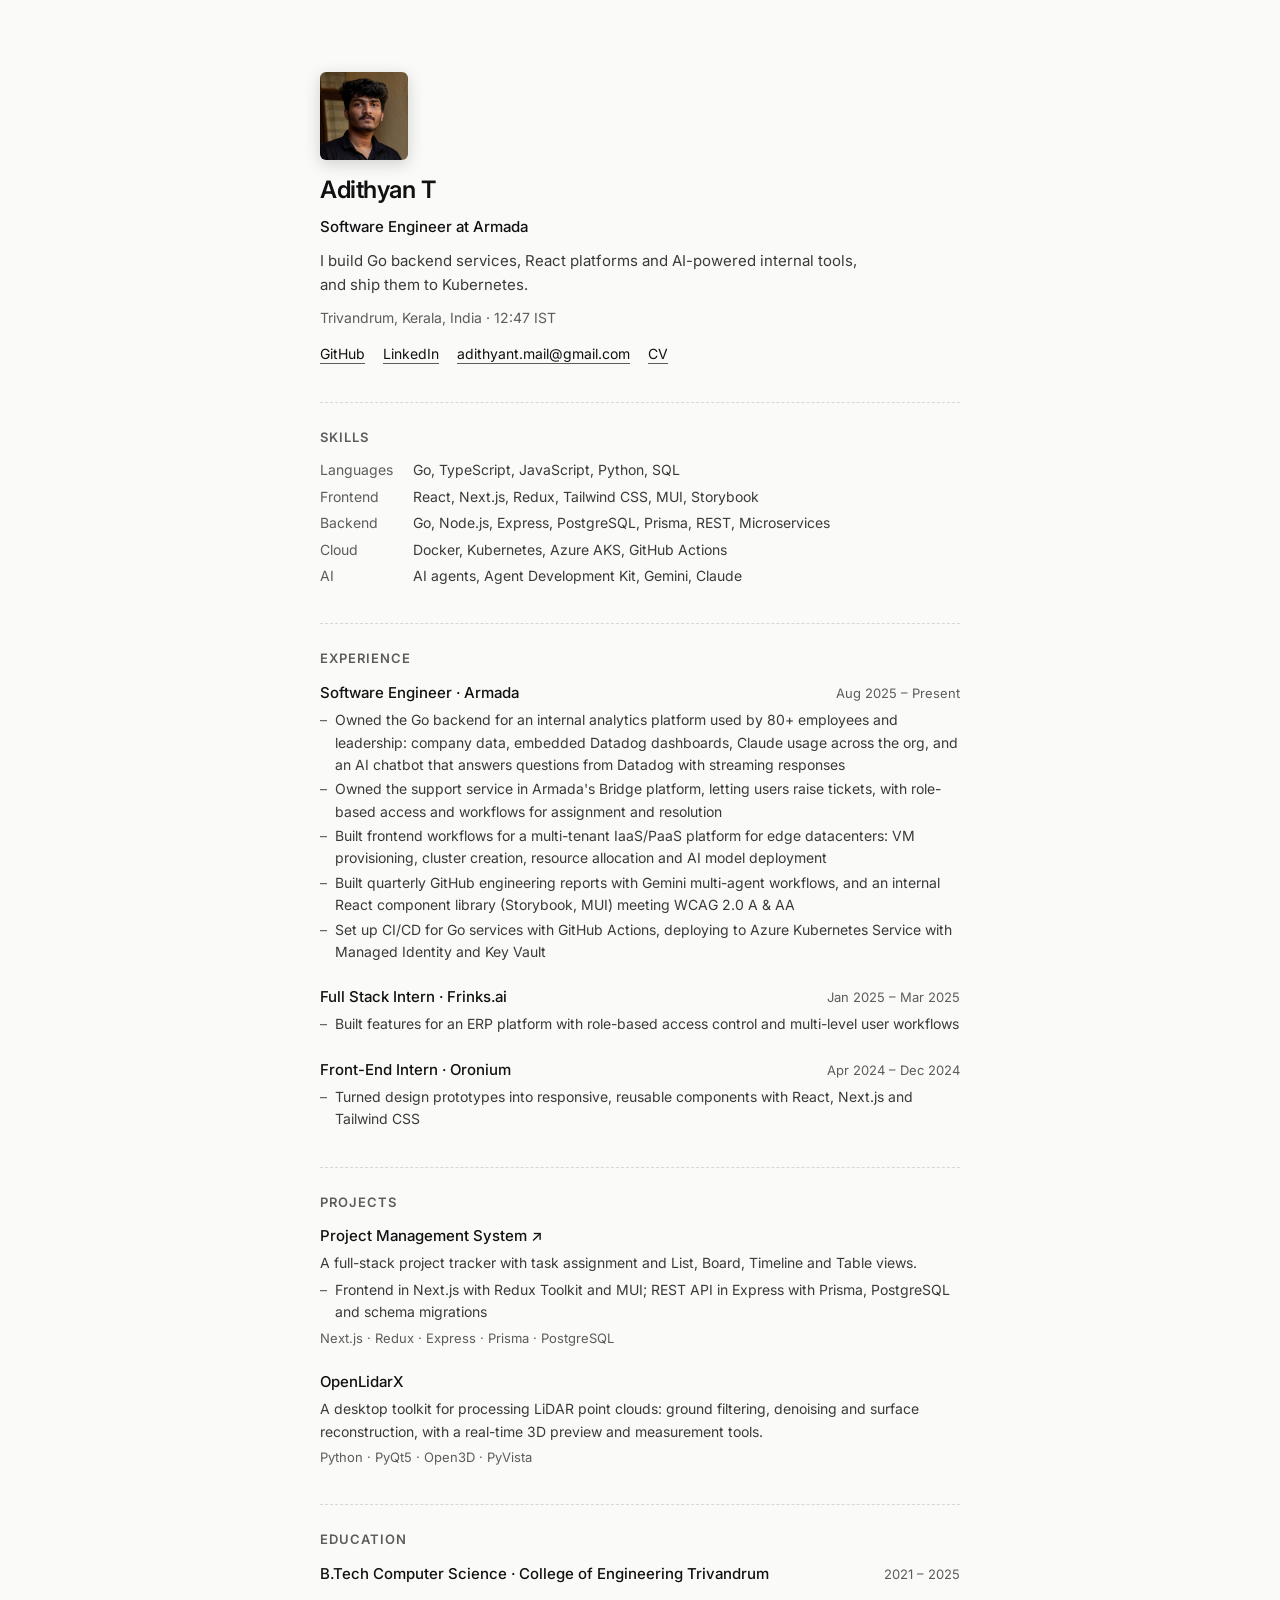
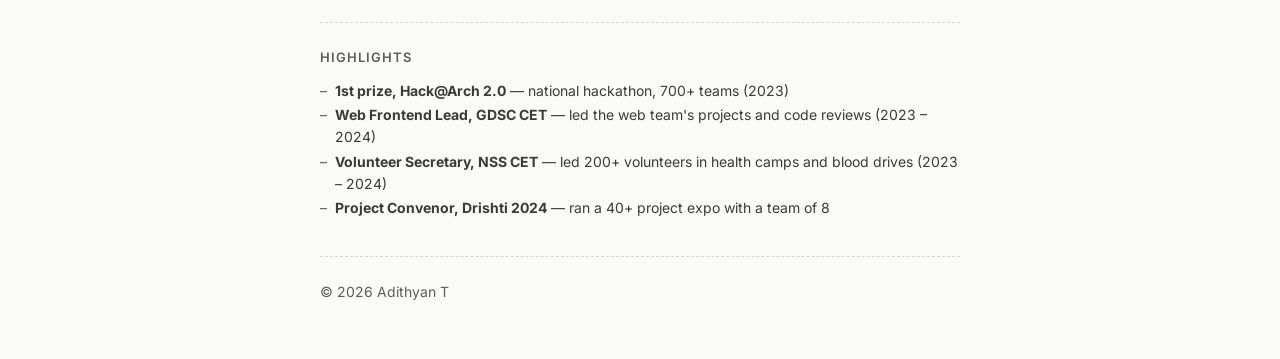
==== index.html @ 2011b431 "Add portfolio site driven by content.json Single-page portfolio in plain HTML, CSS and JavaScript. A" ====
<!doctype html>
<html lang="en">
<head>
  <meta charset="utf-8" />
  <meta name="viewport" content="width=device-width, initial-scale=1" />
  <!-- Page content lives in content.json. Only the tags below (search results and link previews) are edited here. -->
  <title>Adithyan T — Software Engineer</title>
  <meta name="description" content="Software engineer at Armada building Go services, React platforms and AI tooling." />
  <meta property="og:title" content="Adithyan T — Software Engineer" />
  <meta property="og:description" content="Software engineer at Armada building Go services, React platforms and AI tooling." />
  <!-- link previews: replace https://www.adithyant.me with your real address once the site is live -->
  <meta property="og:type" content="website" />
  <meta property="og:url" content="https://www.adithyant.me/" />
  <meta property="og:image" content="https://www.adithyant.me/avatar.jpg" />
  <meta name="twitter:card" content="summary" />
  <link rel="preconnect" href="https://fonts.googleapis.com" />
  <link rel="preconnect" href="https://fonts.gstatic.com" crossorigin />
  <link href="https://fonts.googleapis.com/css2?family=Inter:wght@400;500;600&display=swap" rel="stylesheet" />
  <link rel="stylesheet" href="style.css" />
</head>
<body>
  <main id="app" aria-busy="true"></main>
  <script src="script.js"></script>
</body>
</html>
---- style.css ----
:root {
  --bg: #fafaf9;
  --fg: #111111;
  --text: #3a3a3a;
  --muted: #5c5c5c;
  --accent: #0f766e;
  --rule: rgba(0, 0, 0, 0.14);
  --shadow: rgba(17, 17, 17, 0.18);
}

@media (prefers-color-scheme: dark) {
  :root {
    --bg: #111111;
    --fg: #f2f2f2;
    --text: #c8c8c8;
    --muted: #9a9a9a;
    --accent: #5eead4;
    --rule: rgba(255, 255, 255, 0.16);
    --shadow: rgba(0, 0, 0, 0.5);
  }
}

* { box-sizing: border-box; margin: 0; padding: 0; }

body {
  background: var(--bg);
  color: var(--text);
  font-family: "Inter", system-ui, -apple-system, "Segoe UI", sans-serif;
  font-size: 15px;
  line-height: 1.6;
  -webkit-font-smoothing: antialiased;
}

a { color: inherit; text-decoration: none; transition: color 0.15s; }
a:hover { color: var(--accent); text-decoration: underline; text-underline-offset: 3px; }

main {
  max-width: 680px;
  margin: 0 auto;
  padding: 72px 20px 56px;
  display: flex;
  flex-direction: column;
  gap: 36px;
}

/* header */
header { display: flex; flex-direction: column; gap: 10px; }

#avatar {
  width: 88px;
  height: 88px;
  border-radius: 6px;
  object-fit: cover;
  box-shadow: 0 4px 16px var(--shadow);
  cursor: grab;
  user-select: none;
  position: relative;
  z-index: 20;
  margin-bottom: 6px;
  transition: transform 0.4s cubic-bezier(0.34, 1.56, 0.64, 1);
}
#avatar.dragging { cursor: grabbing; transition: none; }

h1 { font-size: 24px; font-weight: 600; letter-spacing: -0.02em; color: var(--fg); line-height: 1.2; }
.role { font-weight: 500; color: var(--fg); }
.bio { max-width: 560px; }
.meta { font-size: 14px; color: var(--muted); }
.status { color: var(--accent); }

nav { display: flex; flex-wrap: wrap; gap: 6px 18px; font-size: 14px; color: var(--fg); margin-top: 4px; }
nav a { text-decoration: underline; text-decoration-color: var(--muted); text-decoration-thickness: 1px; text-underline-offset: 4px; }
nav a:hover { text-decoration-color: var(--accent); }

/* sections */
section {
  display: flex;
  flex-direction: column;
  gap: 12px;
  padding-top: 24px;
  border-top: 1px dashed var(--rule);
}
h2 { font-size: 13px; font-weight: 600; letter-spacing: 0.08em; text-transform: uppercase; color: var(--muted); }

.stack { display: flex; flex-direction: column; gap: 22px; }
.entry { display: flex; flex-direction: column; gap: 4px; }

.row { display: flex; justify-content: space-between; align-items: baseline; gap: 12px; flex-wrap: wrap; }
.title { font-weight: 500; color: var(--fg); }
.date { font-size: 13px; color: var(--muted); white-space: nowrap; }
.desc { font-size: 14px; }
.tech { font-size: 13px; color: var(--muted); }

ul { list-style: none; display: flex; flex-direction: column; gap: 2px; }
li { display: flex; gap: 8px; font-size: 14px; }
li::before { content: "–"; color: var(--muted); flex-shrink: 0; }

.skills { display: grid; grid-template-columns: max-content 1fr; gap: 4px 20px; font-size: 14px; }
.skills dt { color: var(--muted); }

footer { font-size: 14px; color: var(--muted); padding-top: 24px; border-top: 1px dashed var(--rule); }
footer a { color: var(--fg); text-decoration: underline; text-underline-offset: 3px; }

.load-error { display: flex; flex-direction: column; gap: 8px; font-size: 14px; padding: 16px; border: 1px dashed var(--rule); border-radius: 6px; }
.load-error strong { color: var(--fg); }

@media (max-width: 480px) {
  main { padding-top: 48px; }
  .skills { grid-template-columns: 1fr; gap: 0; }
  .skills dd { margin-bottom: 8px; }
}
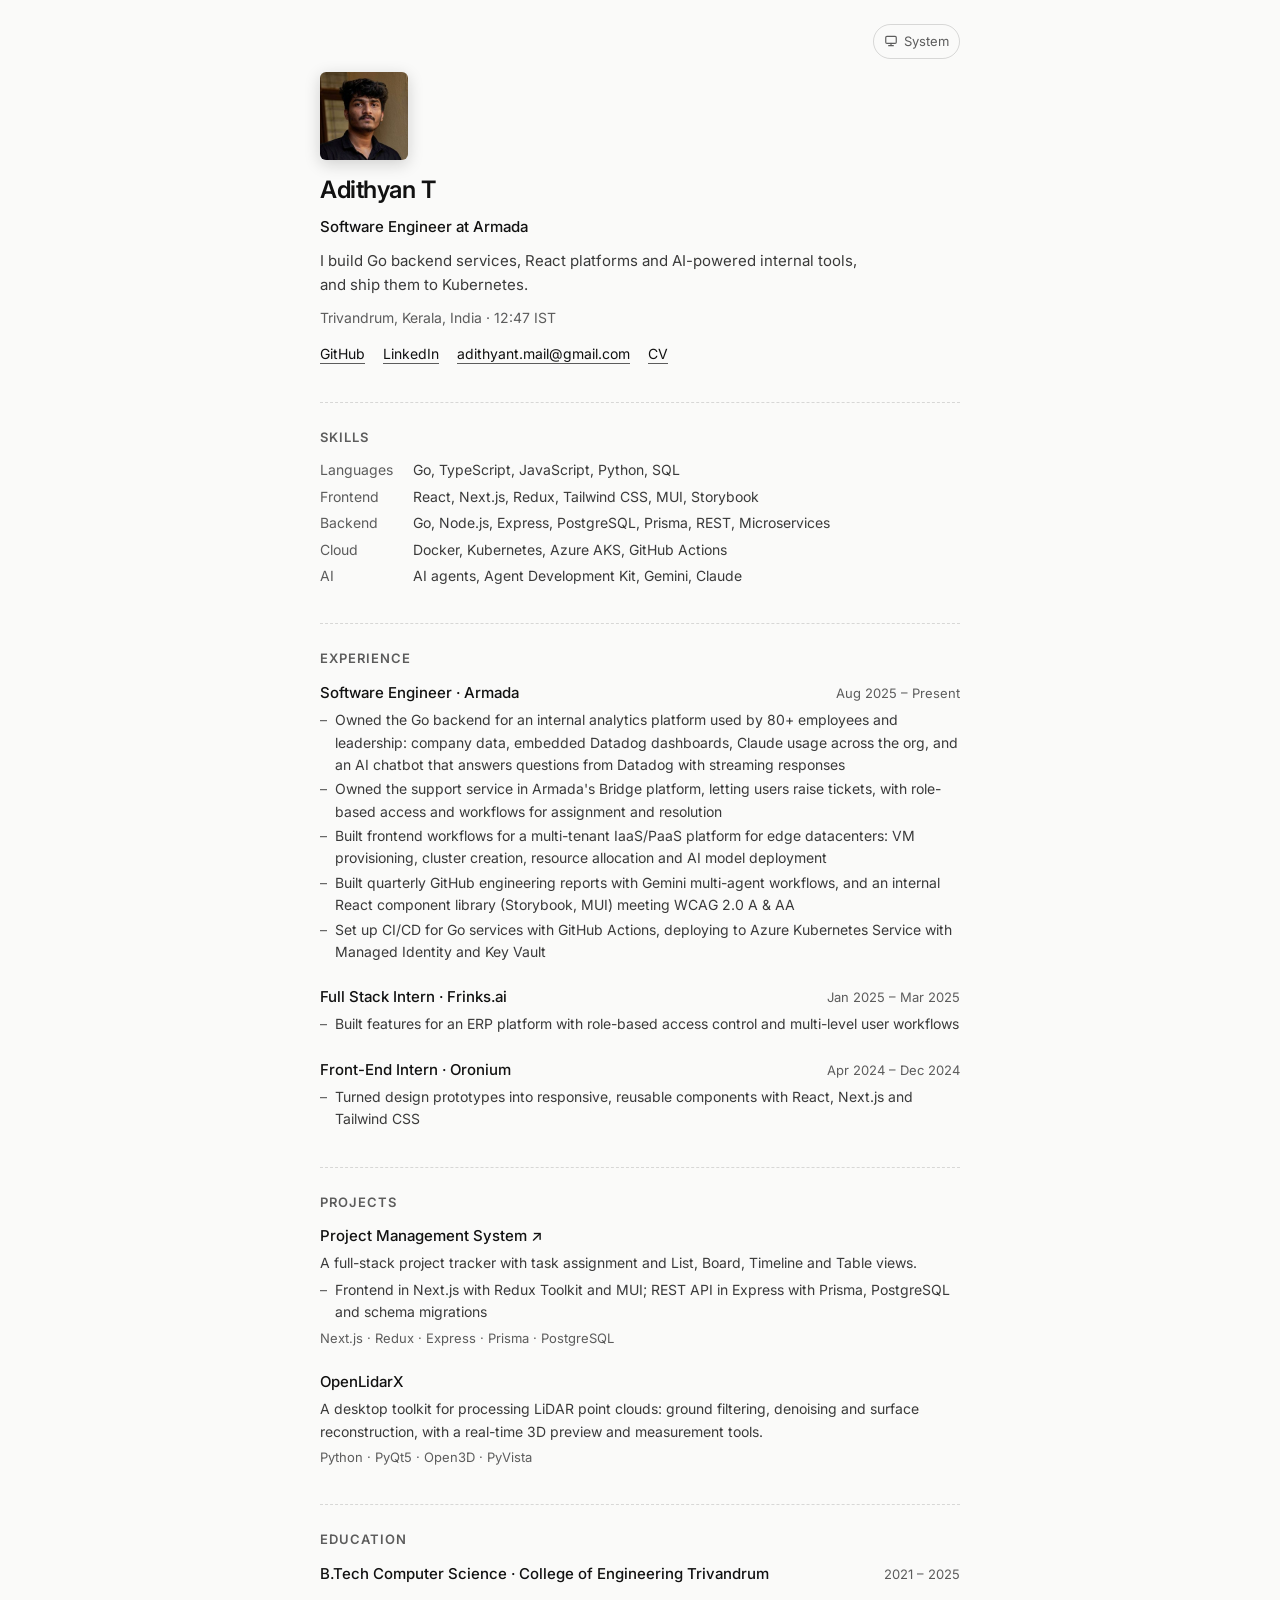
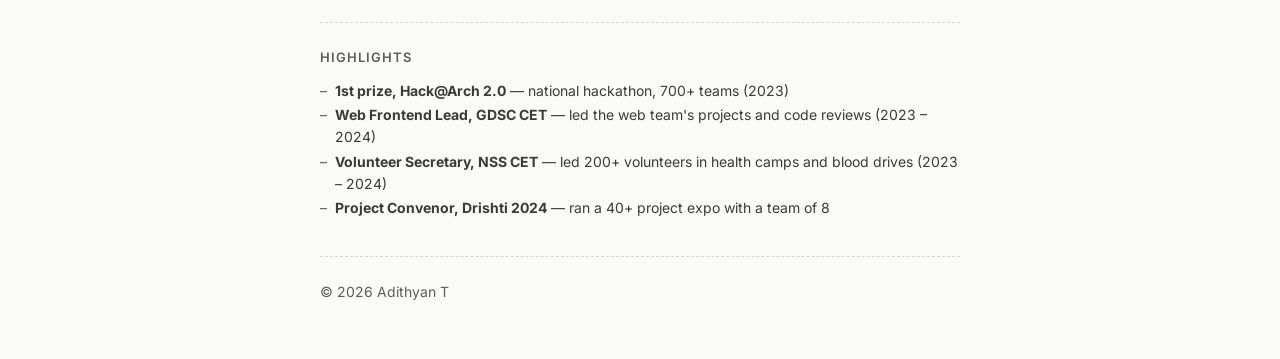
==== commit 000fe7fe: "Add light/dark theme toggle defaulting to system theme A toggle in the top-right cycles System, Ligh" ====
--- a/index.html
+++ b/index.html
@@ -17,6 +17,13 @@
   <link rel="preconnect" href="https://fonts.gstatic.com" crossorigin />
   <link href="https://fonts.googleapis.com/css2?family=Inter:wght@400;500;600&display=swap" rel="stylesheet" />
   <link rel="stylesheet" href="style.css" />
+  <!-- apply a saved light/dark choice before the page paints, so there's no flash of the wrong theme -->
+  <script>
+    try {
+      const theme = localStorage.getItem("theme");
+      if (theme === "light" || theme === "dark") document.documentElement.dataset.theme = theme;
+    } catch {}
+  </script>
 </head>
 <body>
   <main id="app" aria-busy="true"></main>
--- a/style.css
+++ b/style.css
@@ -6,10 +6,12 @@
   --accent: #0f766e;
   --rule: rgba(0, 0, 0, 0.14);
   --shadow: rgba(17, 17, 17, 0.18);
+  color-scheme: light;
 }
 
+/* dark palette: used when the system is dark (unless the visitor picked light), or when they picked dark */
 @media (prefers-color-scheme: dark) {
-  :root {
+  :root:not([data-theme="light"]) {
     --bg: #111111;
     --fg: #f2f2f2;
     --text: #c8c8c8;
@@ -17,7 +19,18 @@
     --accent: #5eead4;
     --rule: rgba(255, 255, 255, 0.16);
     --shadow: rgba(0, 0, 0, 0.5);
+    color-scheme: dark;
   }
+}
+:root[data-theme="dark"] {
+  --bg: #111111;
+  --fg: #f2f2f2;
+  --text: #c8c8c8;
+  --muted: #9a9a9a;
+  --accent: #5eead4;
+  --rule: rgba(255, 255, 255, 0.16);
+  --shadow: rgba(0, 0, 0, 0.5);
+  color-scheme: dark;
 }
 
 * { box-sizing: border-box; margin: 0; padding: 0; }
@@ -35,6 +48,7 @@
 a:hover { color: var(--accent); text-decoration: underline; text-underline-offset: 3px; }
 
 main {
+  position: relative;
   max-width: 680px;
   margin: 0 auto;
   padding: 72px 20px 56px;
@@ -100,6 +114,28 @@
 footer { font-size: 14px; color: var(--muted); padding-top: 24px; border-top: 1px dashed var(--rule); }
 footer a { color: var(--fg); text-decoration: underline; text-underline-offset: 3px; }
 
+/* theme toggle: system → light → dark */
+.theme-toggle {
+  position: absolute;
+  top: 24px;
+  right: 20px;
+  display: inline-flex;
+  align-items: center;
+  gap: 6px;
+  padding: 6px 10px;
+  font: inherit;
+  font-size: 13px;
+  color: var(--muted);
+  background: transparent;
+  border: 1px solid var(--rule);
+  border-radius: 999px;
+  cursor: pointer;
+  transition: color 0.15s, border-color 0.15s;
+}
+.theme-toggle:hover { color: var(--fg); border-color: var(--muted); }
+.theme-toggle:focus-visible { outline: 2px solid var(--accent); outline-offset: 2px; }
+.theme-toggle svg { width: 14px; height: 14px; }
+
 .load-error { display: flex; flex-direction: column; gap: 8px; font-size: 14px; padding: 16px; border: 1px dashed var(--rule); border-radius: 6px; }
 .load-error strong { color: var(--fg); }
 
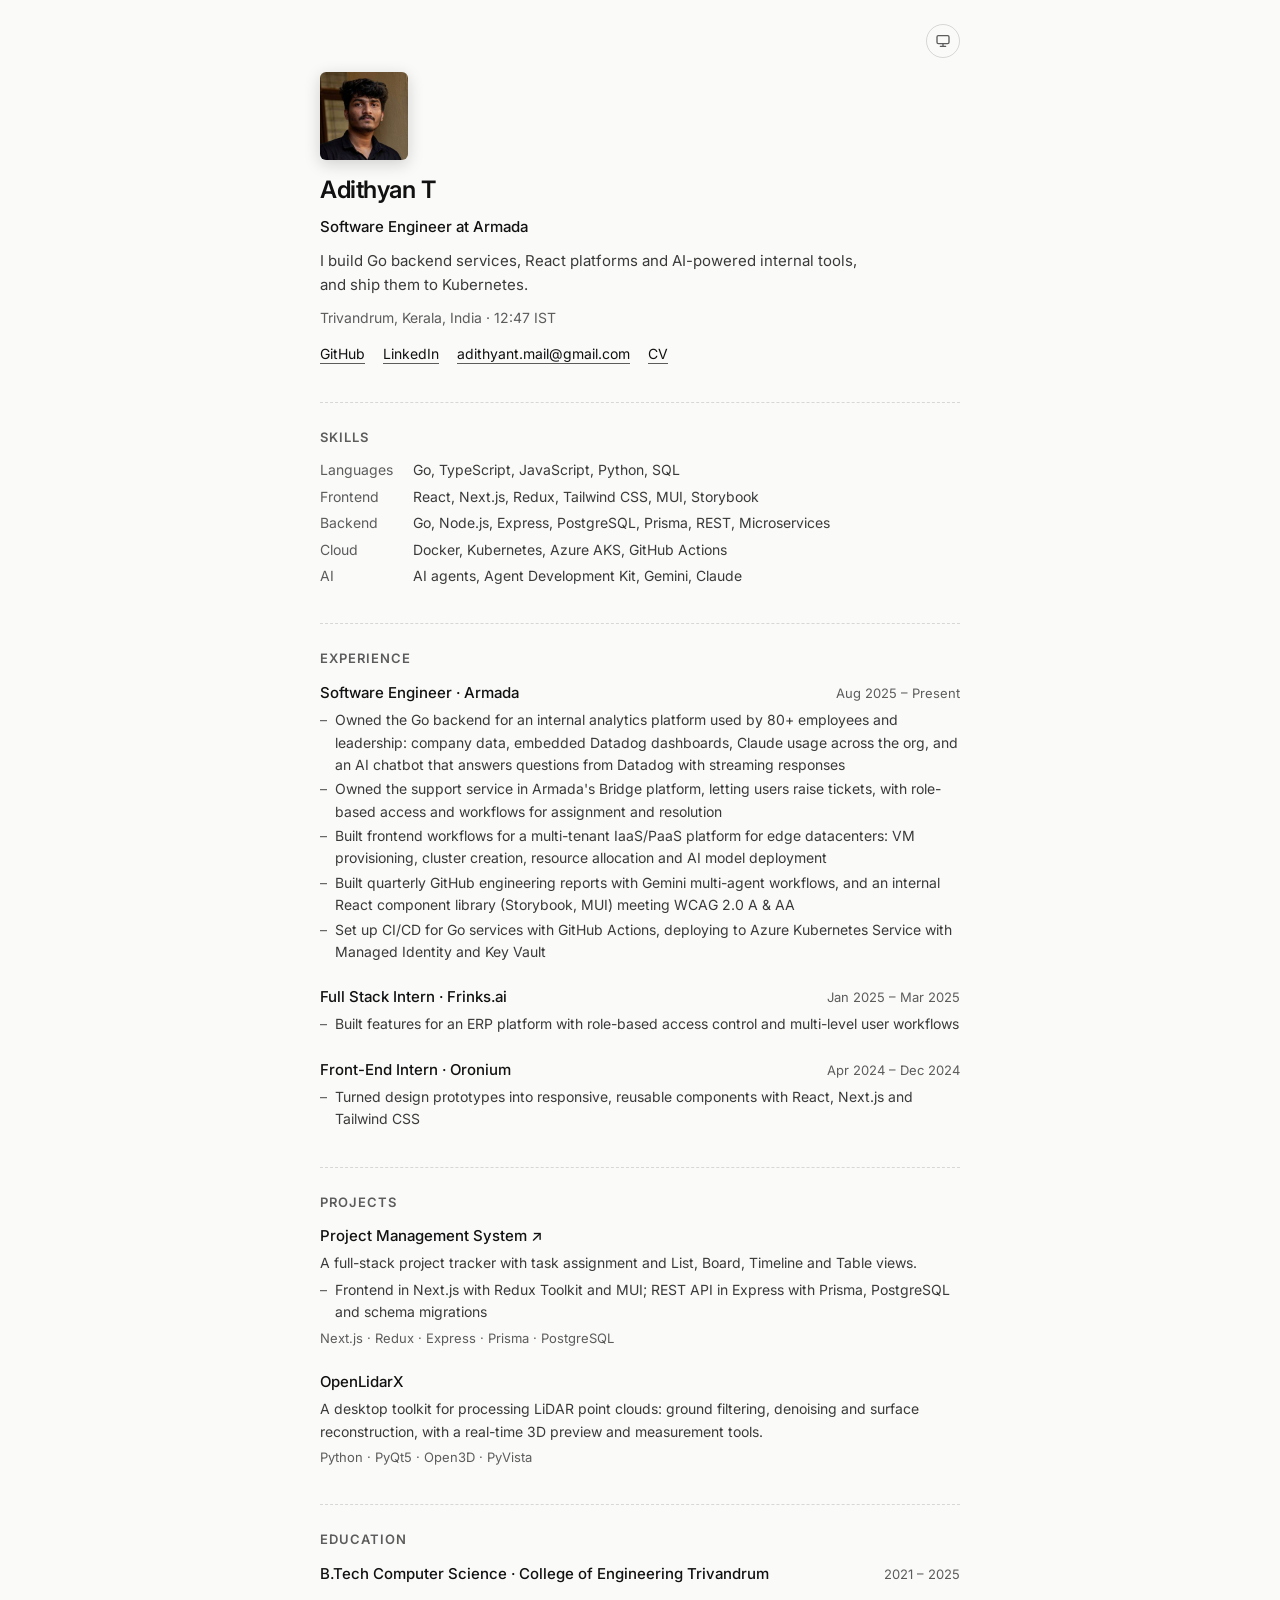
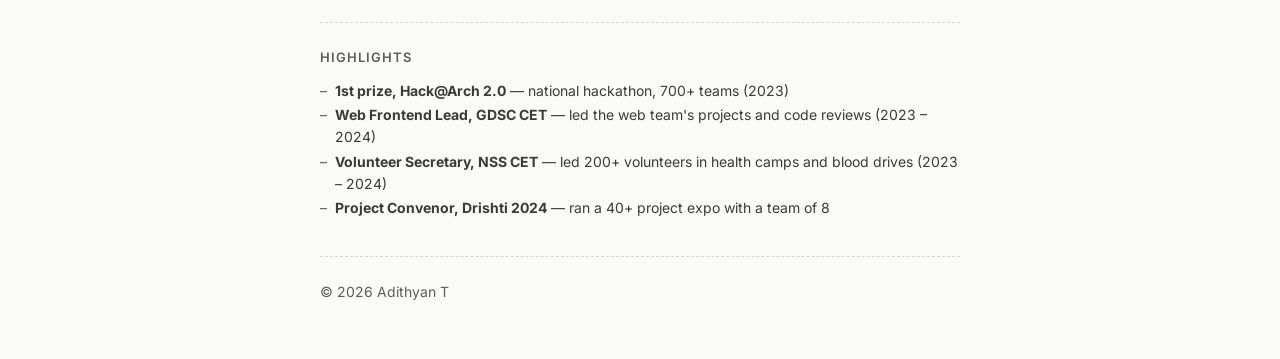
==== commit 2917a806: "Version CSS/JS links and use apex domain in preview tags Adding ?v= to style.css and script.js stops" ====
--- a/index.html
+++ b/index.html
@@ -8,15 +8,15 @@
   <meta name="description" content="Software engineer at Armada building Go services, React platforms and AI tooling." />
   <meta property="og:title" content="Adithyan T — Software Engineer" />
   <meta property="og:description" content="Software engineer at Armada building Go services, React platforms and AI tooling." />
-  <!-- link previews: replace https://www.adithyant.me with your real address once the site is live -->
+  <!-- link previews: replace https://adithyant.me with your real address once the site is live -->
   <meta property="og:type" content="website" />
-  <meta property="og:url" content="https://www.adithyant.me/" />
-  <meta property="og:image" content="https://www.adithyant.me/avatar.jpg" />
+  <meta property="og:url" content="https://adithyant.me/" />
+  <meta property="og:image" content="https://adithyant.me/avatar.jpg" />
   <meta name="twitter:card" content="summary" />
   <link rel="preconnect" href="https://fonts.googleapis.com" />
   <link rel="preconnect" href="https://fonts.gstatic.com" crossorigin />
   <link href="https://fonts.googleapis.com/css2?family=Inter:wght@400;500;600&display=swap" rel="stylesheet" />
-  <link rel="stylesheet" href="style.css" />
+  <link rel="stylesheet" href="style.css?v=3" />
   <!-- apply a saved light/dark choice before the page paints, so there's no flash of the wrong theme -->
   <script>
     try {
@@ -27,6 +27,6 @@
 </head>
 <body>
   <main id="app" aria-busy="true"></main>
-  <script src="script.js"></script>
+  <script src="script.js?v=3"></script>
 </body>
 </html>
--- a/style.css
+++ b/style.css
@@ -121,10 +121,10 @@
   right: 20px;
   display: inline-flex;
   align-items: center;
-  gap: 6px;
-  padding: 6px 10px;
-  font: inherit;
-  font-size: 13px;
+  justify-content: center;
+  width: 34px;
+  height: 34px;
+  padding: 0;
   color: var(--muted);
   background: transparent;
   border: 1px solid var(--rule);
@@ -134,7 +134,7 @@
 }
 .theme-toggle:hover { color: var(--fg); border-color: var(--muted); }
 .theme-toggle:focus-visible { outline: 2px solid var(--accent); outline-offset: 2px; }
-.theme-toggle svg { width: 14px; height: 14px; }
+.theme-toggle svg { width: 16px; height: 16px; }
 
 .load-error { display: flex; flex-direction: column; gap: 8px; font-size: 14px; padding: 16px; border: 1px dashed var(--rule); border-radius: 6px; }
 .load-error strong { color: var(--fg); }
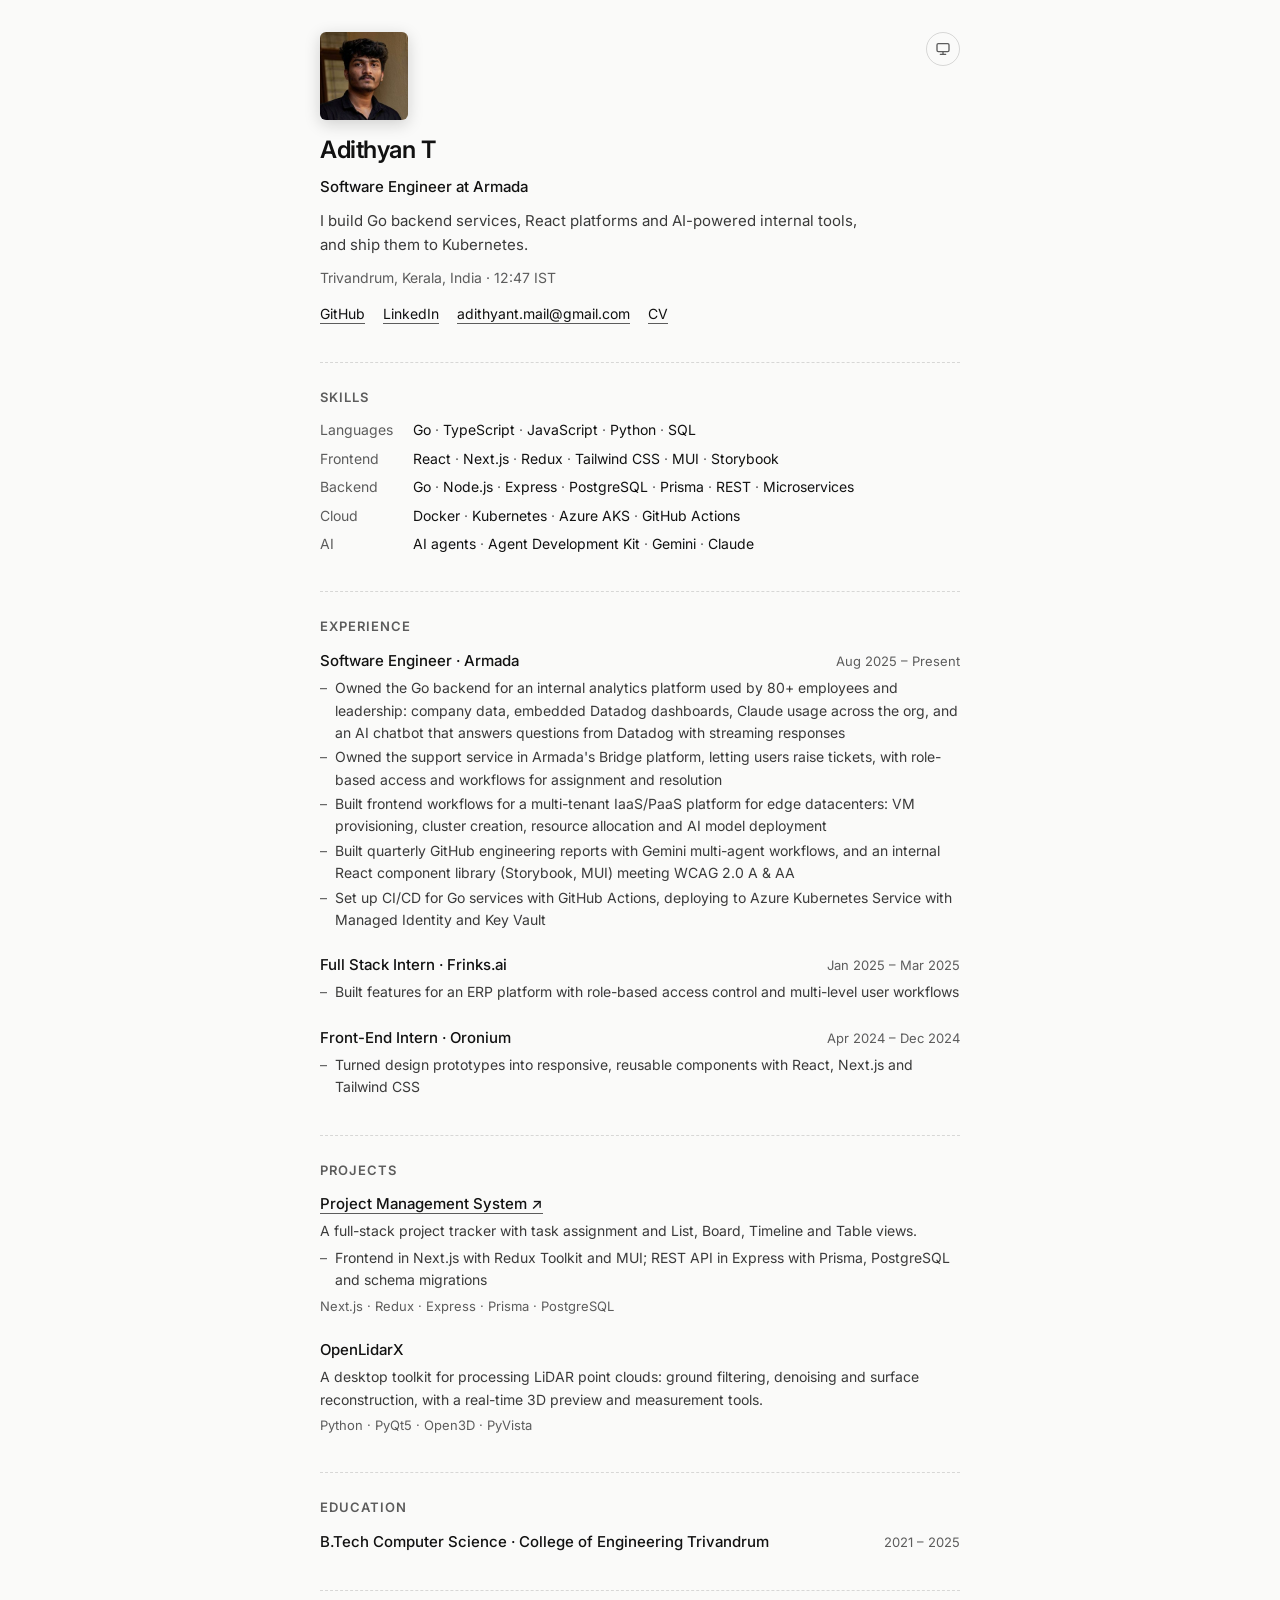
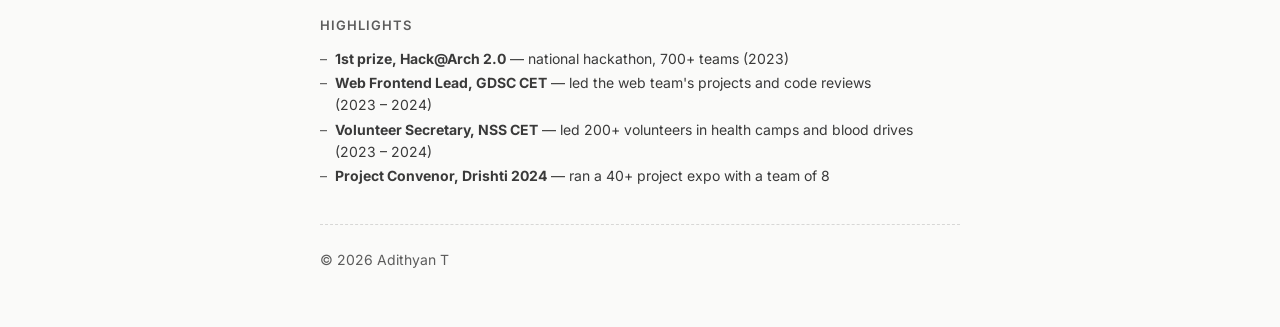
==== commit 252ae9ae: "Add GoatCounter visitor analytics Cookie-free page-view counting; dashboard at adithyant.goatcounter" ====
--- a/index.html
+++ b/index.html
@@ -16,7 +16,7 @@
   <link rel="preconnect" href="https://fonts.googleapis.com" />
   <link rel="preconnect" href="https://fonts.gstatic.com" crossorigin />
   <link href="https://fonts.googleapis.com/css2?family=Inter:wght@400;500;600&display=swap" rel="stylesheet" />
-  <link rel="stylesheet" href="style.css?v=3" />
+  <link rel="stylesheet" href="style.css" />
   <!-- apply a saved light/dark choice before the page paints, so there's no flash of the wrong theme -->
   <script>
     try {
@@ -27,6 +27,8 @@
 </head>
 <body>
   <main id="app" aria-busy="true"></main>
-  <script src="script.js?v=3"></script>
+  <script src="script.js"></script>
+  <!-- visitor analytics (no cookies): dashboard at https://adithyant.goatcounter.com -->
+  <script data-goatcounter="https://adithyant.goatcounter.com/count" async src="https://gc.zgo.at/count.js"></script>
 </body>
 </html>
--- a/style.css
+++ b/style.css
@@ -51,7 +51,7 @@
   position: relative;
   max-width: 680px;
   margin: 0 auto;
-  padding: 72px 20px 56px;
+  padding: 32px 20px 56px;
   display: flex;
   flex-direction: column;
   gap: 36px;
@@ -70,7 +70,6 @@
   user-select: none;
   position: relative;
   z-index: 20;
-  margin-bottom: 6px;
   transition: transform 0.4s cubic-bezier(0.34, 1.56, 0.64, 1);
 }
 #avatar.dragging { cursor: grabbing; transition: none; }
@@ -100,6 +99,9 @@
 
 .row { display: flex; justify-content: space-between; align-items: baseline; gap: 12px; flex-wrap: wrap; }
 .title { font-weight: 500; color: var(--fg); }
+/* linked titles get a quiet underline so they read as links on touch screens, where there's no hover */
+a.title { text-decoration: underline; text-decoration-color: var(--muted); text-decoration-thickness: 1px; text-underline-offset: 4px; }
+a.title:hover { text-decoration-color: var(--accent); }
 .date { font-size: 13px; color: var(--muted); white-space: nowrap; }
 .desc { font-size: 14px; }
 .tech { font-size: 13px; color: var(--muted); }
@@ -108,17 +110,19 @@
 li { display: flex; gap: 8px; font-size: 14px; }
 li::before { content: "–"; color: var(--muted); flex-shrink: 0; }
 
-.skills { display: grid; grid-template-columns: max-content 1fr; gap: 4px 20px; font-size: 14px; }
+.skills { display: grid; grid-template-columns: max-content 1fr; gap: 6px 20px; font-size: 14px; }
 .skills dt { color: var(--muted); }
+.skills dd { color: var(--fg); }
+.nowrap { white-space: nowrap; }
+.sep { color: var(--muted); }
 
 footer { font-size: 14px; color: var(--muted); padding-top: 24px; border-top: 1px dashed var(--rule); }
 footer a { color: var(--fg); text-decoration: underline; text-underline-offset: 3px; }
 
-/* theme toggle: system → light → dark */
+/* theme toggle: system → light → dark, top-right on the same row as the photo */
+.header-top { display: flex; align-items: flex-start; justify-content: space-between; margin-bottom: 6px; }
 .theme-toggle {
-  position: absolute;
-  top: 24px;
-  right: 20px;
+  flex-shrink: 0;
   display: inline-flex;
   align-items: center;
   justify-content: center;
@@ -140,7 +144,9 @@
 .load-error strong { color: var(--fg); }
 
 @media (max-width: 480px) {
-  main { padding-top: 48px; }
+  main { padding-top: 20px; }
   .skills { grid-template-columns: 1fr; gap: 0; }
-  .skills dd { margin-bottom: 8px; }
+  .skills dt { font-size: 13px; }
+  .skills dd { margin: 2px 0 14px; line-height: 1.7; }
+  .skills dd:last-child { margin-bottom: 0; }
 }
